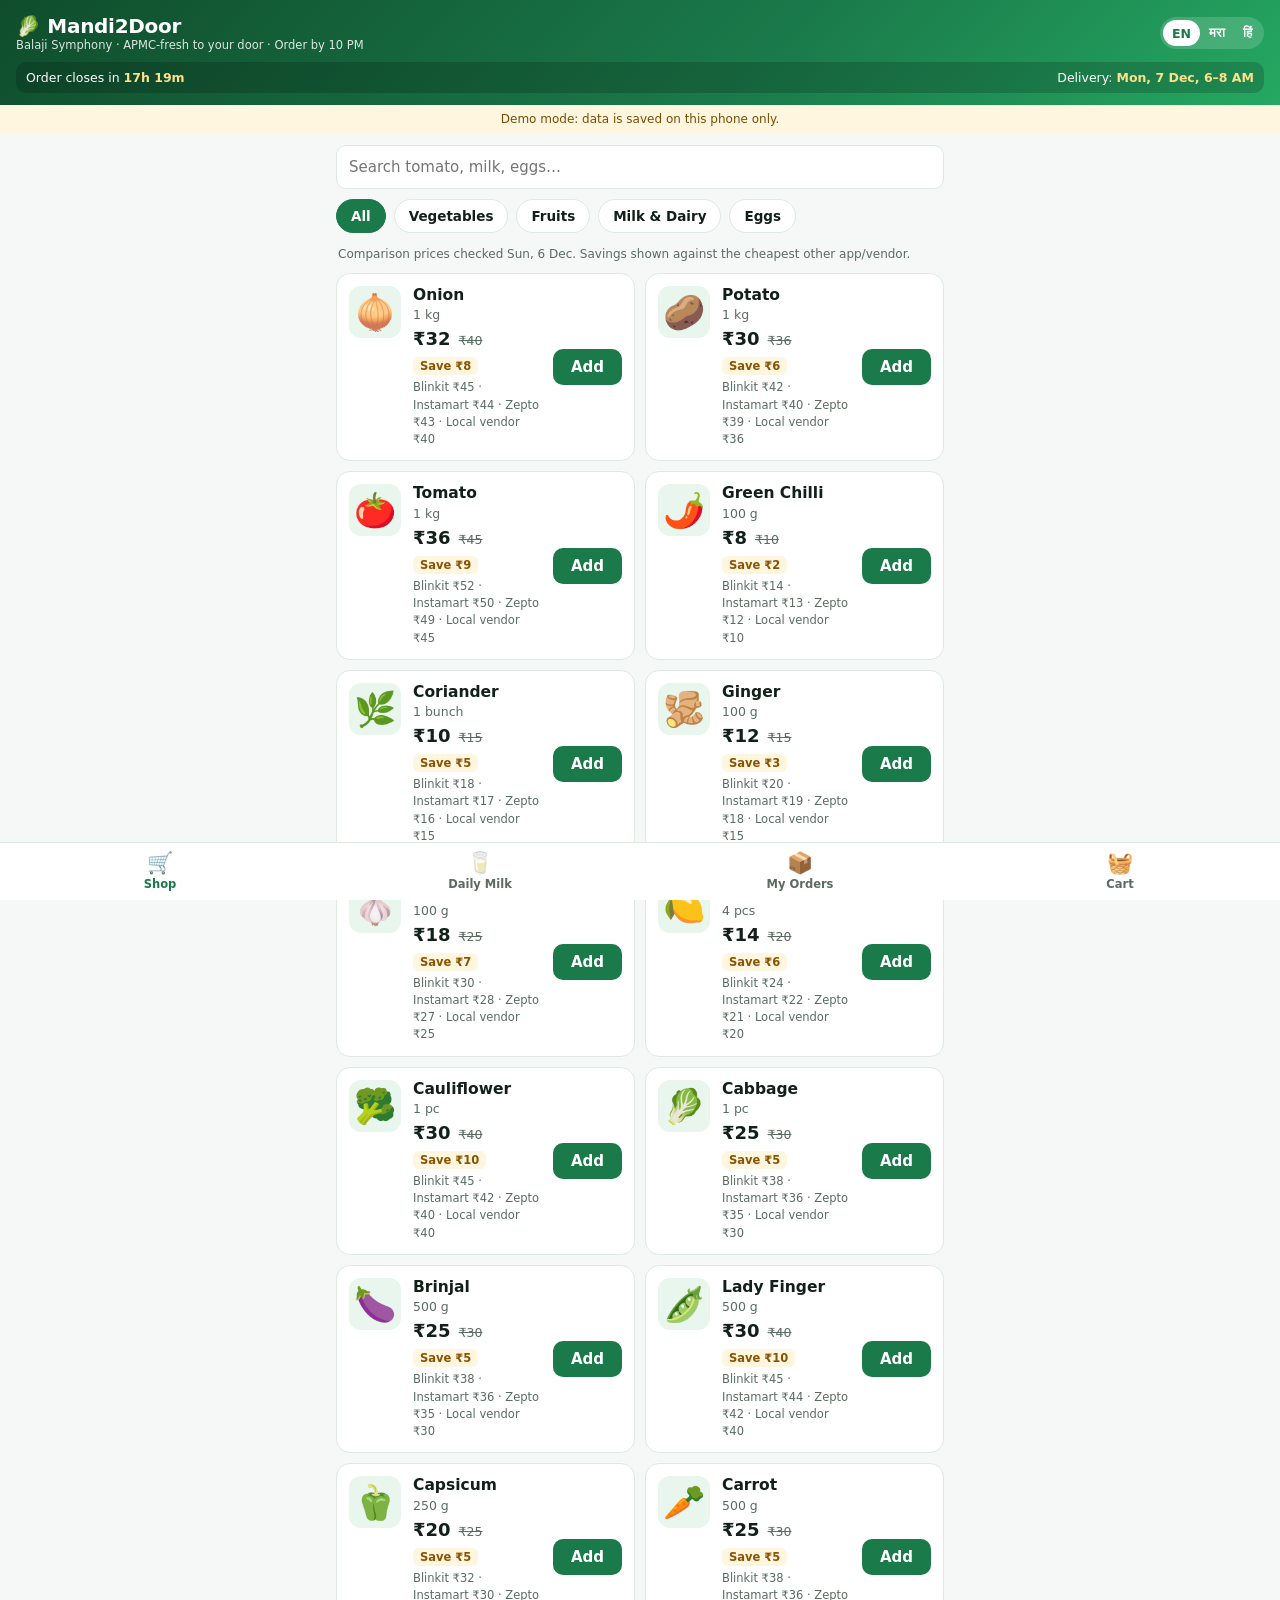
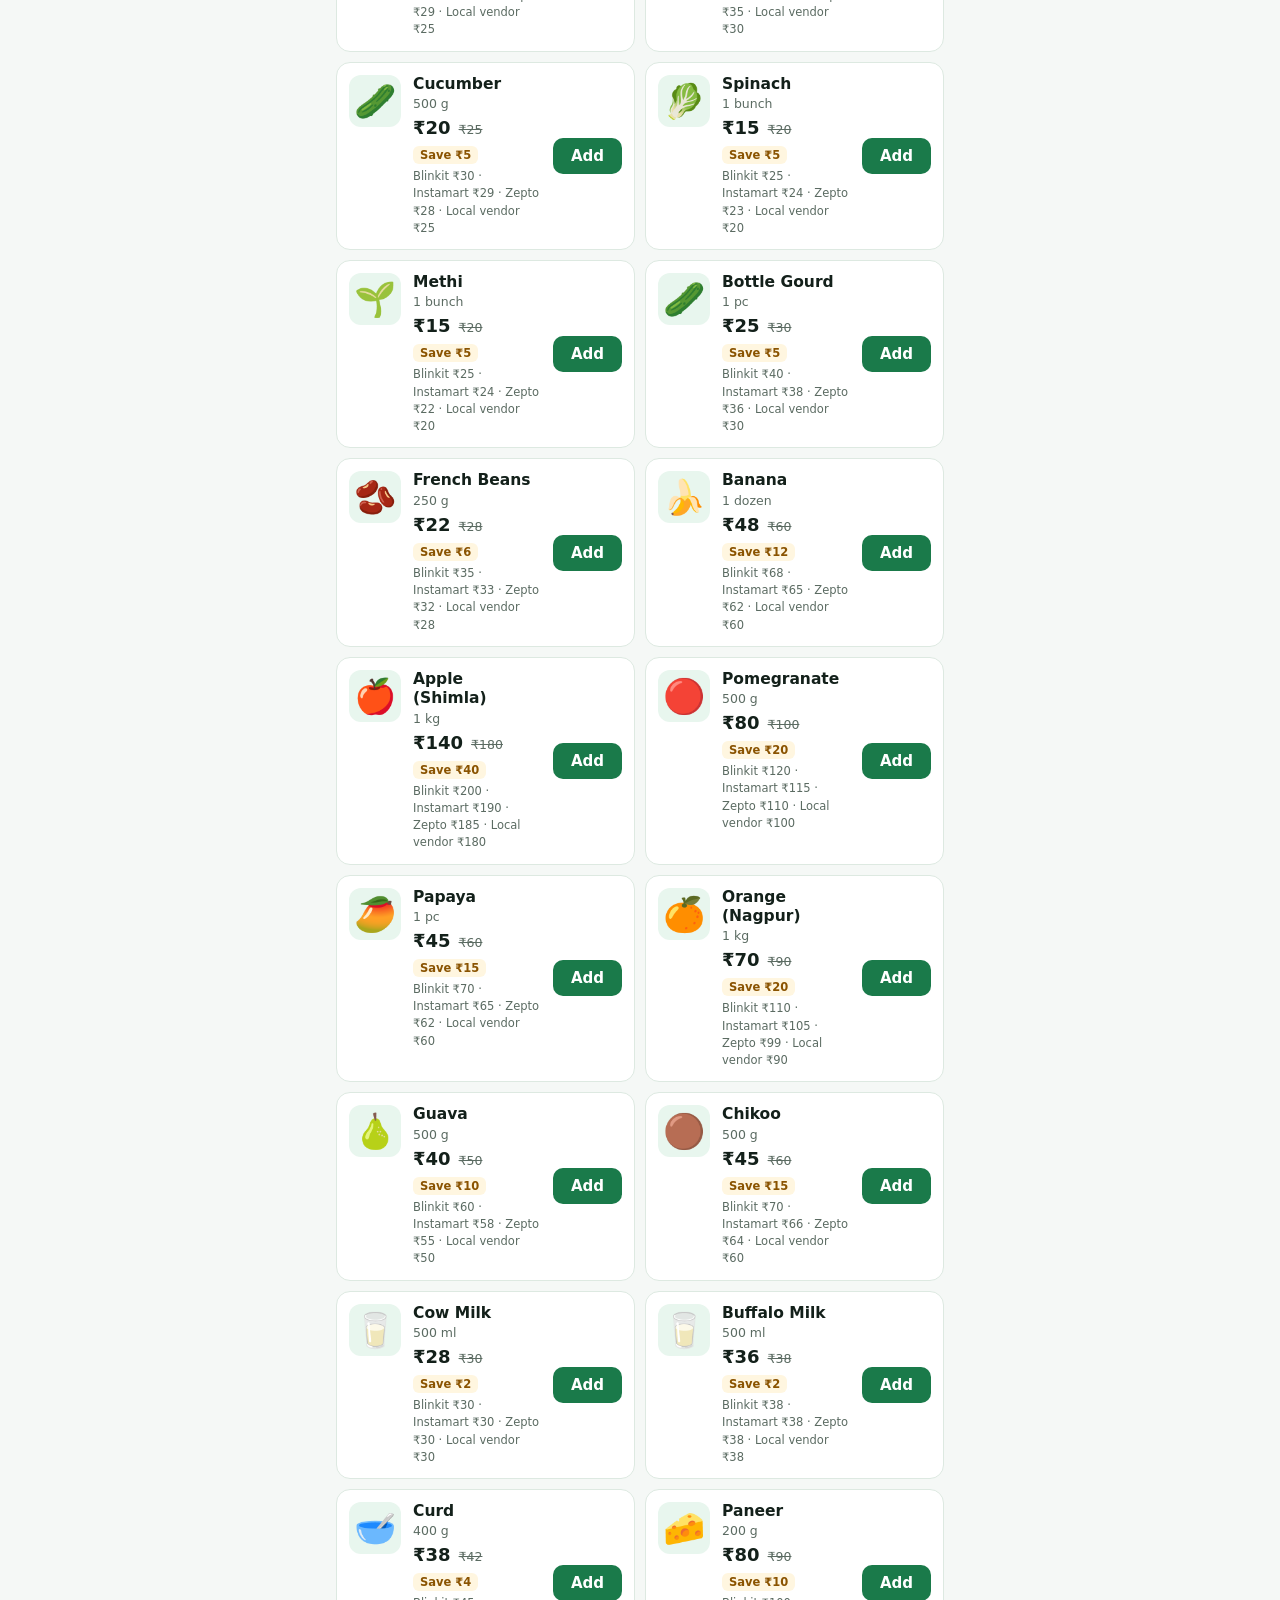
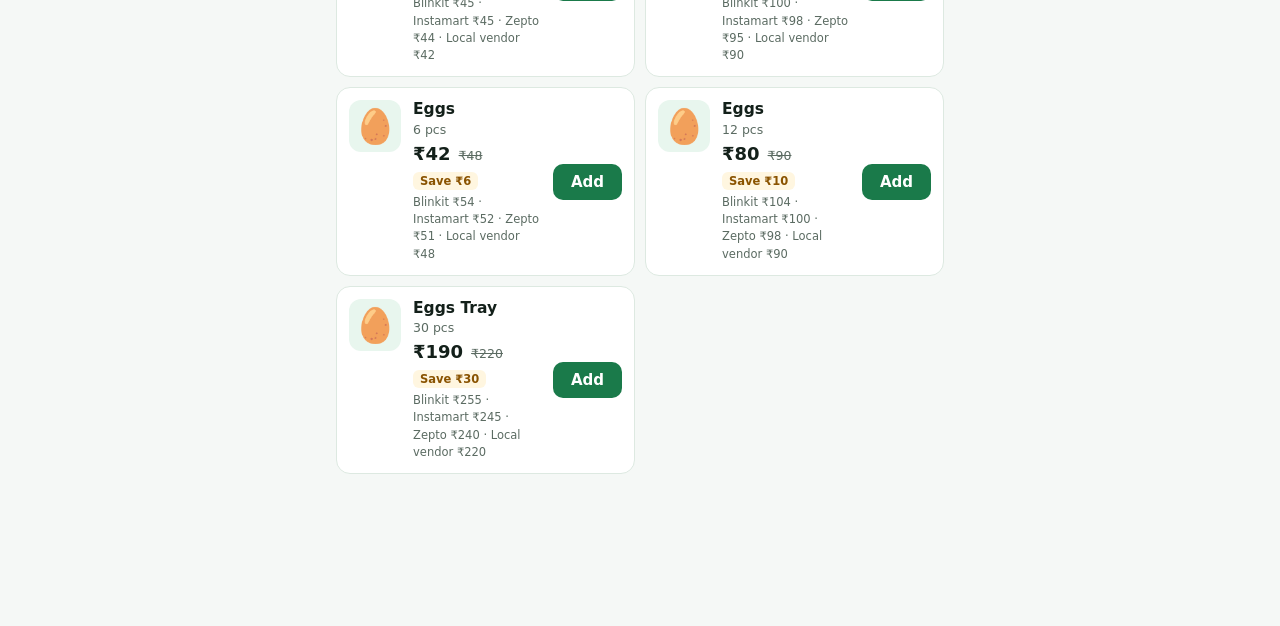
==== mandi2door/index.html @ 94f7f2e9 "Add Mandi2Door: society fresh produce ordering app with admin, Sheets backend and business plan Co-A" ====
<!DOCTYPE html>
<html lang="en">
<head>
<meta charset="UTF-8">
<meta name="viewport" content="width=device-width, initial-scale=1, viewport-fit=cover">
<title>Mandi2Door · Fresh from APMC</title>
<meta name="description" content="Fresh vegetables, fruits, milk and eggs from APMC to your door. Order by 10 PM, delivered 6–8 AM.">
<meta name="theme-color" content="#1a7a4a">
<link rel="manifest" href="manifest.json">
<link rel="icon" href="data:image/svg+xml,<svg xmlns='http://www.w3.org/2000/svg' viewBox='0 0 100 100'><text y='.9em' font-size='90'>🥬</text></svg>">
<style>
:root{--g:#1a7a4a;--g2:#25a862;--gp:#e8f6ee;--am:#f59e0b;--al:#fff6e0;--rd:#d93025;--ink:#13201a;--mut:#5b6b62;--bd:#dde9e1;--bg:#f5f8f6;--wh:#fff;--r:14px}
*{box-sizing:border-box;margin:0;padding:0;-webkit-tap-highlight-color:transparent}
body{font-family:system-ui,-apple-system,"Segoe UI",Roboto,"Noto Sans Devanagari",sans-serif;background:var(--bg);color:var(--ink);font-size:15px;padding-bottom:140px}
button{font:inherit;cursor:pointer;border:0;background:none;color:inherit}
input,select,textarea{font:inherit;width:100%;padding:12px;border:1.5px solid var(--bd);border-radius:10px;background:#fff;color:var(--ink)}
input:focus,select:focus,textarea:focus{outline:none;border-color:var(--g2)}
header{background:linear-gradient(135deg,#0f4d2c,var(--g) 60%,var(--g2));color:#fff;padding:14px 16px 12px;position:sticky;top:0;z-index:20}
.hrow{display:flex;align-items:center;justify-content:space-between;gap:8px}
.logo{font-weight:800;font-size:20px;letter-spacing:-.3px}.logo small{display:block;font-weight:500;font-size:11.5px;opacity:.85;letter-spacing:0}
.lang{display:flex;background:rgba(255,255,255,.16);border-radius:20px;padding:3px}
.lang button{padding:5px 9px;border-radius:16px;font-size:12.5px;font-weight:600;color:#fff}
.lang button.on{background:#fff;color:var(--g)}
.cut{margin-top:10px;background:rgba(0,0,0,.18);border-radius:10px;padding:8px 10px;font-size:12.5px;display:flex;justify-content:space-between;gap:8px}
.cut b{color:#ffe08a}
.demo{background:var(--al);color:#7a4d00;font-size:12px;padding:7px 16px;text-align:center}
main{max-width:640px;margin:0 auto;padding:12px 16px}
.view{display:none}.view.on{display:block}
.search{margin-bottom:10px}
.chips{display:flex;gap:8px;overflow-x:auto;padding-bottom:8px;margin-bottom:6px;scrollbar-width:none}
.chips::-webkit-scrollbar{display:none}
.chip{flex:none;padding:8px 14px;border-radius:20px;background:#fff;border:1.5px solid var(--bd);font-weight:600;font-size:13.5px}
.chip.on{background:var(--g);border-color:var(--g);color:#fff}
.note{font-size:12px;color:var(--mut);margin:4px 2px 12px}
.grid{display:grid;grid-template-columns:1fr;gap:10px}
@media(min-width:520px){.grid{grid-template-columns:1fr 1fr}}
.card{background:#fff;border-radius:var(--r);border:1px solid var(--bd);padding:12px;display:flex;gap:12px;align-items:flex-start}
.emo{font-size:34px;width:52px;height:52px;flex:none;display:flex;align-items:center;justify-content:center;background:var(--gp);border-radius:12px}
.info{flex:1;min-width:0}
.nm{font-weight:700;font-size:15.5px;line-height:1.25}.nm small{display:block;font-weight:500;color:var(--mut);font-size:12px}
.unit{font-size:12.5px;color:var(--mut);margin-top:2px}
.prow{display:flex;align-items:baseline;gap:8px;margin-top:6px;flex-wrap:wrap}
.price{font-weight:800;font-size:18px}
.was{font-size:12.5px;color:var(--mut);text-decoration:line-through}
.badge{background:var(--al);color:#8a5300;font-weight:700;font-size:11.5px;padding:2px 7px;border-radius:6px}
.cmp{font-size:11.5px;color:var(--mut);margin-top:4px;line-height:1.5}
.act{align-self:center;flex:none}
.addb{background:var(--g);color:#fff;font-weight:700;padding:9px 18px;border-radius:10px}
.step{display:flex;align-items:center;background:var(--g);color:#fff;border-radius:10px;overflow:hidden}
.step button{width:34px;height:38px;font-size:19px;font-weight:700;color:#fff}
.step span{min-width:22px;text-align:center;font-weight:700}
.bar{position:fixed;left:0;right:0;bottom:64px;z-index:25;padding:0 12px;display:none}
.bar.on{display:block}
.bar button{max-width:616px;margin:0 auto;width:100%;display:flex;justify-content:space-between;align-items:center;background:var(--ink);color:#fff;border-radius:14px;padding:13px 16px;font-weight:700;box-shadow:0 6px 24px rgba(0,0,0,.25)}
.bar small{display:block;color:#9fe0b9;font-weight:600;font-size:12px}
nav{position:fixed;bottom:0;left:0;right:0;background:#fff;border-top:1px solid var(--bd);display:flex;z-index:30;padding-bottom:env(safe-area-inset-bottom)}
nav button{flex:1;padding:8px 0 9px;font-size:11.5px;font-weight:600;color:var(--mut);display:flex;flex-direction:column;align-items:center;gap:2px;position:relative}
nav button span{font-size:21px}
nav button.on{color:var(--g)}
.cnt{position:absolute;top:4px;left:55%;background:var(--rd);color:#fff;font-size:10.5px;border-radius:9px;padding:1px 6px}
.panel{background:#fff;border:1px solid var(--bd);border-radius:var(--r);padding:14px;margin-bottom:12px}
.panel h3{font-size:16px;margin-bottom:10px}
.line{display:flex;justify-content:space-between;gap:10px;padding:6px 0;font-size:14.5px}
.line.tot{border-top:1px dashed var(--bd);margin-top:6px;padding-top:10px;font-weight:800;font-size:17px}
.save{background:linear-gradient(135deg,#fff3cf,#ffe6a3);border:1px solid #f3d27a;border-radius:var(--r);padding:14px;margin-bottom:12px}
.save .big{font-size:24px;font-weight:800;color:#7a4300}
.save .rows{font-size:12.5px;color:#6b4a00;margin-top:6px;line-height:1.6}
.ci{display:flex;align-items:center;gap:10px;padding:8px 0;border-bottom:1px solid #eef3f0}
.ci:last-child{border:0}
.ci .emo{width:40px;height:40px;font-size:24px}
.lbl{font-size:12.5px;font-weight:600;color:var(--mut);margin:10px 0 5px}
.two{display:grid;grid-template-columns:1fr 1fr;gap:10px}
.btn{display:block;width:100%;text-align:center;background:var(--g);color:#fff;font-weight:700;padding:14px;border-radius:12px;font-size:15.5px;margin-top:12px;text-decoration:none}
.btn.alt{background:#fff;color:var(--g);border:1.5px solid var(--g)}
.btn.wa{background:#25d366}
.btn:disabled{opacity:.5}
.hint{background:var(--gp);color:var(--g);font-size:13px;font-weight:600;padding:9px 12px;border-radius:10px;margin-top:8px}
.empty{text-align:center;color:var(--mut);padding:40px 10px}
.empty div{font-size:46px;margin-bottom:8px}
.ord{background:#fff;border:1px solid var(--bd);border-radius:var(--r);padding:12px;margin-bottom:10px}
.ord .top{display:flex;justify-content:space-between;font-weight:700}
.ord .its{font-size:13px;color:var(--mut);margin:6px 0;line-height:1.5}
.pill{font-size:11.5px;font-weight:700;padding:3px 8px;border-radius:6px;background:var(--gp);color:var(--g)}
.pill.am{background:var(--al);color:#8a5300}.pill.gr{background:#eceff1;color:#555}
.days[hidden]{display:none}
.days{display:flex;gap:6px;flex-wrap:wrap;margin-top:6px}
.days button{width:40px;height:36px;border-radius:9px;border:1.5px solid var(--bd);font-weight:600;font-size:12.5px;background:#fff}
.days button.on{background:var(--g);color:#fff;border-color:var(--g)}
.seg{display:flex;gap:6px}
.seg button{flex:1;padding:10px 4px;border-radius:10px;border:1.5px solid var(--bd);background:#fff;font-weight:600;font-size:13px}
.seg button.on{background:var(--gp);border-color:var(--g);color:var(--g)}
.sub{display:flex;align-items:center;gap:10px;background:#fff;border:1px solid var(--bd);border-radius:var(--r);padding:12px;margin-bottom:10px}
.sub .info small{color:var(--mut);font-size:12.5px}
.sm{font-size:12.5px;font-weight:700;padding:7px 10px;border-radius:8px;border:1.5px solid var(--bd);background:#fff}
.modal{position:fixed;inset:0;background:rgba(0,0,0,.45);z-index:50;display:none;align-items:flex-end;justify-content:center}
.modal.on{display:flex}
.sheet{background:#fff;border-radius:20px 20px 0 0;padding:20px 16px 26px;width:100%;max-width:640px;max-height:92vh;overflow:auto}
.ok{text-align:center}.ok .tick{font-size:56px}.ok h2{margin:6px 0}
.toast{position:fixed;left:50%;top:16px;transform:translateX(-50%);background:var(--ink);color:#fff;padding:10px 16px;border-radius:10px;font-size:13.5px;z-index:60;display:none;max-width:90%}
</style>
</head>
<body>
<header>
  <div class="hrow">
    <div class="logo">🥬 Mandi2Door<small id="tagline"></small></div>
    <div class="lang" id="lang">
      <button data-l="en">EN</button><button data-l="mr">मरा</button><button data-l="hi">हिं</button>
    </div>
  </div>
  <div class="cut"><span><span data-t="cutoffIn"></span> <b id="cd">--</b></span><span><span data-t="deliveryOn"></span>: <b id="dd"></b></span></div>
</header>
<div class="demo" id="demo" hidden data-t="demo"></div>

<main>
  <!-- SHOP -->
  <section class="view on" id="v-shop">
    <input class="search" id="q" type="search" autocomplete="off">
    <div class="chips" id="chips"></div>
    <p class="note" id="pnote"></p>
    <div class="grid" id="grid"></div>
  </section>

  <!-- SUBSCRIPTIONS -->
  <section class="view" id="v-subs">
    <div class="panel">
      <h3 data-t="subTitle"></h3>
      <p class="note" style="margin:0 0 6px" data-t="subHelp"></p>
      <div class="lbl" data-t="product"></div>
      <select id="sp"></select>
      <div class="two">
        <div><div class="lbl" data-t="qty"></div><select id="sq"><option>1</option><option>2</option><option>3</option><option>4</option></select></div>
        <div><div class="lbl" data-t="freq"></div>
          <select id="sf"><option value="daily" data-t="daily"></option><option value="alt" data-t="alt"></option><option value="custom" data-t="custom"></option></select></div>
      </div>
      <div class="days" id="sdays" hidden></div>
      <button class="btn" id="sbtn" data-t="startSub"></button>
    </div>
    <div id="slist"></div>
  </section>

  <!-- ORDERS -->
  <section class="view" id="v-orders">
    <div class="save" id="osave" hidden><div data-t="totalSaved" style="font-weight:600;color:#6b4a00"></div><div class="big" id="osaveamt"></div></div>
    <div id="olist"></div>
  </section>

  <!-- CART -->
  <section class="view" id="v-cart">
    <div id="cartbody"></div>
  </section>
</main>

<div class="bar" id="bar"><button id="barbtn"><span><span id="barl"></span><small id="bars"></small></span><span data-t="cart"></span> →</button></div>

<nav id="nav">
  <button data-v="shop" class="on"><span>🛒</span><b data-t="shop"></b></button>
  <button data-v="subs"><span>🥛</span><b data-t="subs"></b></button>
  <button data-v="orders"><span>📦</span><b data-t="orders"></b></button>
  <button data-v="cart"><span>🧺</span><b data-t="cart"></b><i class="cnt" id="ncnt" hidden></i></button>
</nav>

<div class="modal" id="modal"><div class="sheet" id="sheet"></div></div>
<div class="toast" id="toast"></div>

<script src="config.js"></script>
<script src="common.js"></script>
<script>
const {C,T,LS,api,rupee,esc,cheapestElsewhere,saving,nextDeliveryDate,cutoffMoment,deliveryFee,upiLink,waLink,uid,parseYmd,COMPARE,COMPARE_LABEL}=M2D;
let lang=LS.get("lang","en"), cat="all", products=[], pricesUpdated="", cart=LS.get("cart",{}), me=LS.get("me",null), subDays=[];
const $=s=>document.querySelector(s);
const t=(k,v={})=>(T[lang][k]||T.en[k]||k).replace(/\{(\w+)\}/g,(_,x)=>v[x]);
const pname=p=>lang==="en"?p.en:(p[lang]||p.en);
const byId=id=>products.find(p=>p.id===id);
const fmtDate=s=>parseYmd(s).toLocaleDateString(lang==="en"?"en-IN":lang+"-IN",{weekday:"short",day:"numeric",month:"short"});
function toast(m){const e=$("#toast");e.textContent=m;e.style.display="block";clearTimeout(e._t);e._t=setTimeout(()=>e.style.display="none",2200)}

function applyLang(){
  document.documentElement.lang=lang;
  document.querySelectorAll("[data-t]").forEach(e=>e.textContent=t(e.dataset.t));
  document.querySelectorAll("#lang button").forEach(b=>b.classList.toggle("on",b.dataset.l===lang));
  $("#tagline").textContent=C.SOCIETY+" · "+t("tagline");
  $("#q").placeholder=t("search");
  renderAll();
}
function tick(){
  const ms=cutoffMoment()-new Date(), h=Math.floor(ms/3600000), m=Math.floor(ms%3600000/60000);
  $("#cd").textContent=`${h}h ${m}m`;
  $("#dd").textContent=fmtDate(nextDeliveryDate())+", "+C.DELIVERY_SLOT;
}

// ---------- shop ----------
function renderChips(){
  $("#chips").innerHTML=["all","veg","fruit","dairy","eggs"].map(c=>`<button class="chip ${c===cat?"on":""}" data-c="${c}">${t(c)}</button>`).join("");
}
function stepper(id){
  const q=cart[id]||0;
  return q?`<div class="step"><button data-d="${id}" aria-label="less">−</button><span>${q}</span><button data-a="${id}" aria-label="more">+</button></div>`
          :`<button class="addb" data-a="${id}">${t("add")}</button>`;
}
function renderGrid(){
  const q=$("#q").value.trim().toLowerCase();
  const list=products.filter(p=>p.active!==false&&(cat==="all"||p.cat===cat)&&(!q||[p.en,p.mr,p.hi,p.id].join(" ").toLowerCase().includes(q)));
  $("#pnote").textContent=t("pricesNote",{date:pricesUpdated?fmtDate(pricesUpdated):"—"});
  $("#grid").innerHTML=list.map(p=>{
    const s=saving(p), ce=cheapestElsewhere(p);
    const cmp=COMPARE.filter(k=>Number(p[k])>0).map(k=>`${COMPARE_LABEL[k]} ${rupee(p[k])}`).join(" · ");
    return `<div class="card"><div class="emo">${p.emoji||"🥬"}</div><div class="info">
      <div class="nm">${esc(pname(p))}${lang!=="en"?`<small>${esc(p.en)}</small>`:""}</div>
      <div class="unit">${esc(p.unit)}</div>
      <div class="prow"><span class="price">${rupee(p.price)}</span>${s>0?`<span class="was">${rupee(ce)}</span><span class="badge">${t("save")} ${rupee(s)}</span>`:""}</div>
      <div class="cmp">${esc(cmp)}</div></div>
      <div class="act" id="st-${p.id}">${stepper(p.id)}</div></div>`;
  }).join("")||`<div class="empty"><div>🔍</div></div>`;
}
function setQty(id,d){
  cart[id]=Math.max(0,(cart[id]||0)+d); if(!cart[id])delete cart[id];
  LS.set("cart",cart);
  const st=$("#st-"+id); if(st)st.innerHTML=stepper(id);
  renderBar(); if($("#v-cart").classList.contains("on"))renderCart();
}
function totals(){
  let sub=0,sav=0,n=0; const plat={blinkit:0,instamart:0,zepto:0,local:0};
  for(const [id,q] of Object.entries(cart)){const p=byId(id); if(!p)continue;
    sub+=p.price*q; sav+=saving(p)*q; n+=q;
    COMPARE.forEach(k=>plat[k]+=(Number(p[k])||p.price)*q);}
  const fee=deliveryFee(sub);
  return {sub,sav,n,fee,total:sub+fee,plat};
}
function renderBar(){
  const x=totals();
  $("#bar").classList.toggle("on",x.n>0&&!$("#v-cart").classList.contains("on"));
  $("#barl").textContent=`${x.n} · ${rupee(x.sub)}`;
  $("#bars").textContent=x.sav>0?`${t("youSave")} ${rupee(x.sav)}`:"";
  $("#ncnt").hidden=!x.n; $("#ncnt").textContent=x.n;
}

// ---------- cart ----------
function renderCart(){
  const x=totals();
  if(!x.n){$("#cartbody").innerHTML=`<div class="empty"><div>🧺</div>${t("empty")}</div>`;return;}
  const items=Object.entries(cart).map(([id,q])=>{const p=byId(id); if(!p)return "";
    return `<div class="ci"><div class="emo">${p.emoji}</div><div class="info"><div class="nm" style="font-size:14.5px">${esc(pname(p))}</div><div class="unit">${esc(p.unit)} · ${rupee(p.price)}</div></div>
    <b style="margin-right:6px">${rupee(p.price*q)}</b><div id="st-${id}">${stepper(id)}</div></div>`}).join("");
  const plat=COMPARE.map(k=>`${COMPARE_LABEL[k]}: <b>${rupee(x.plat[k])}</b>`).join(" · ");
  const gap=C.FREE_DELIVERY_ABOVE-x.sub;
  const d=me||{};
  $("#cartbody").innerHTML=`
   ${x.sav>0?`<div class="save"><div style="font-weight:600;color:#6b4a00">${t("youSave")} ${t("onThisOrder")}</div><div class="big">${rupee(x.sav)}</div><div class="rows">${plat}</div></div>`:""}
   <div class="panel">${items}</div>
   <div class="panel">
     <div class="line"><span>${t("subtotal")}</span><span>${rupee(x.sub)}</span></div>
     <div class="line"><span>${t("delivery")}</span><span>${x.fee?rupee(x.fee):`<b style="color:var(--g)">${t("free")}</b>`}</span></div>
     <div class="line tot"><span>${t("total")}</span><span>${rupee(x.total)}</span></div>
     ${gap>0?`<div class="hint">${t("addMore",{n:Math.ceil(gap)})}</div>`:""}
   </div>
   <div class="panel"><h3>${t("yourDetails")}</h3>
     <div class="lbl">${t("name")}</div><input id="fn" value="${esc(d.name||"")}" autocomplete="name">
     <div class="lbl">${t("phone")}</div><input id="fp" value="${esc(d.phone||"")}" inputmode="numeric" maxlength="10" autocomplete="tel">
     <div class="two"><div><div class="lbl">${t("wing")}</div><input id="fw" value="${esc(d.wing||"")}" placeholder="A2"></div>
     <div><div class="lbl">${t("flat")}</div><input id="ff" value="${esc(d.flat||"")}" inputmode="numeric" placeholder="1203"></div></div>
     <div class="lbl">${t("note")}</div><input id="fnote" placeholder="Ring bell / leave at door">
     <button class="btn" id="place">${t("placeOrder")}</button>
   </div>`;
}
function readMe(){
  const m={name:$("#fn").value.trim(),phone:$("#fp").value.replace(/\D/g,"").slice(-10),wing:$("#fw").value.trim().toUpperCase(),flat:$("#ff").value.trim()};
  if(!m.name||m.phone.length!==10||!m.wing||!m.flat){toast("Please fill name, 10-digit mobile, wing and flat");return null;}
  me=m; LS.set("me",me); return m;
}
async function placeOrder(){
  const m=readMe(); if(!m)return;
  const x=totals();
  const items=Object.entries(cart).map(([id,q])=>{const p=byId(id);return {id,name:p.en,unit:p.unit,qty:q,price:p.price,cost:p.cost,save:saving(p)}});
  const o={id:uid("M2D-"),createdAt:new Date().toISOString(),deliveryDate:nextDeliveryDate(),...m,
    note:$("#fnote").value.trim(),items,subtotal:x.sub,fee:x.fee,total:x.total,savings:x.sav,payment:"pending",status:"placed"};
  const b=$("#place"); b.disabled=true; b.textContent="…";
  try{ await api.placeOrder(o); }catch(e){ b.disabled=false; b.textContent=t("placeOrder"); toast("Could not place order. Check internet and retry."); return; }
  cart={}; LS.set("cart",cart); renderBar(); renderGrid();
  const summary=`*Mandi2Door order ${o.id}*\n${m.name}, ${m.wing}-${m.flat}\nDelivery: ${fmtDate(o.deliveryDate)}, ${C.DELIVERY_SLOT}\n`+
    items.map(i=>`• ${i.name} ${i.unit} × ${i.qty} = ₹${i.price*i.qty}`).join("\n")+
    `\nTotal: ₹${o.total}${o.fee?` (incl. ₹${o.fee} delivery)`:""}\nSaved: ₹${o.savings}`;
  $("#sheet").innerHTML=`<div class="ok"><div class="tick">✅</div><h2>${t("placed")}</h2>
    <p style="color:var(--mut)">${t("placedMsg",{date:fmtDate(o.deliveryDate),slot:C.DELIVERY_SLOT})}</p>
    <div class="save" style="margin-top:14px"><div style="font-weight:600;color:#6b4a00">${t("youSave")}</div><div class="big">${rupee(o.savings)}</div></div>
    <p style="font-size:13px;color:var(--mut)">${o.id} · ${t("total")} <b>${rupee(o.total)}</b></p></div>
    <a class="btn" href="${upiLink(o.total,o.id)}">${t("payUpi")} · ${rupee(o.total)}</a>
    <a class="btn wa" href="${waLink(summary)}" target="_blank" rel="noopener">${t("shareWa")}</a>
    <button class="btn alt" id="mclose">${t("done")}</button>`;
  $("#modal").classList.add("on");
  $("#mclose").onclick=()=>{$("#modal").classList.remove("on");show("orders")};
}

// ---------- orders ----------
async function renderOrders(){
  if(!me){$("#olist").innerHTML=`<div class="empty"><div>📦</div>${t("noOrders")}</div>`;$("#osave").hidden=true;return;}
  let list=[]; try{list=await api.myOrders(me.phone,me.flat);}catch(e){toast("Offline")}
  const tot=list.reduce((a,o)=>a+Number(o.savings||0),0);
  $("#osave").hidden=!tot; $("#osaveamt").textContent=rupee(tot);
  const pill=o=>o.status==="delivered"?`<span class="pill">✓ Delivered</span>`:o.status==="cancelled"?`<span class="pill gr">Cancelled</span>`:`<span class="pill am">${fmtDate(o.deliveryDate)}</span>`;
  $("#olist").innerHTML=list.length?list.map(o=>`<div class="ord"><div class="top"><span>${rupee(o.total)}</span>${pill(o)}</div>
    <div class="its">${o.items.map(i=>`${esc(i.name)} ×${i.qty}`).join(", ")}</div>
    <div style="display:flex;justify-content:space-between;font-size:12.5px;color:var(--mut)"><span>${o.id}</span><span>${t("save")} <b style="color:#8a5300">${rupee(o.savings)}</b> · ${o.payment==="paid"?"Paid ✓":`<a href="${upiLink(o.total,o.id)}" style="color:var(--g);font-weight:700">${t("payUpi")}</a>`}</span></div></div>`).join("")
    :`<div class="empty"><div>📦</div>${t("noOrders")}</div>`;
}

// ---------- subscriptions ----------
const WD=["Sun","Mon","Tue","Wed","Thu","Fri","Sat"];
function renderSubForm(){
  const cur=$("#sp").value;
  $("#sp").innerHTML=products.filter(p=>(p.cat==="dairy"||p.cat==="eggs")&&p.active!==false).map(p=>`<option value="${p.id}">${esc(pname(p))} · ${esc(p.unit)} · ${rupee(p.price)}</option>`).join("");
  if(cur)$("#sp").value=cur;
  $("#sdays").innerHTML=WD.map((d,i)=>`<button data-wd="${i}" class="${subDays.includes(i)?"on":""}">${d}</button>`).join("");
  $("#sdays").hidden=$("#sf").value!=="custom";
}
async function renderSubs(){
  renderSubForm();
  if(!me){$("#slist").innerHTML="";return;}
  let list=[]; try{list=await api.mySubs(me.phone,me.flat);}catch(e){}
  const fq=s=>s.freq==="daily"?t("daily"):s.freq==="alt"?t("alt"):String(s.days).split(",").map(i=>WD[i]).join(", ");
  $("#slist").innerHTML=list.length?list.map(s=>{const p=byId(s.productId)||{en:s.productId,unit:"",price:0,emoji:"🥛"};
    const paused=s.status==="paused"||(s.pauseUntil&&s.pauseUntil>=M2D.ymd(new Date()));
    return `<div class="sub"><div class="emo">${p.emoji}</div><div class="info"><div class="nm" style="font-size:14.5px">${esc(pname(p))} × ${s.qty}</div>
    <small>${esc(p.unit)} · ${fq(s)} · ${rupee(p.price*s.qty)}${t("perDay")}</small><br>
    <span class="pill ${paused?"am":""}">${paused?t("paused"):t("active")}</span></div>
    <div style="display:flex;flex-direction:column;gap:6px"><button class="sm" data-sp="${s.id}">${paused?t("resume"):t("pause")}</button><button class="sm" data-sx="${s.id}" style="color:var(--rd)">${t("cancel")}</button></div></div>`}).join("")
    :`<div class="empty"><div>🥛</div>${t("noSubs")}</div>`;
  $("#slist")._list=list;
}
async function startSub(){
  if(!me){toast(t("yourDetails")+": "+t("cart")+" →");askDetails(startSub);return;}
  const freq=$("#sf").value;
  if(freq==="custom"&&!subDays.length){toast("Pick at least one day");return;}
  const s={id:uid("SUB-"),phone:me.phone,name:me.name,wing:me.wing,flat:me.flat,productId:$("#sp").value,qty:Number($("#sq").value),
    freq,days:subDays.join(","),start:nextDeliveryDate(),status:"active",pauseUntil:"",createdAt:new Date().toISOString()};
  await api.saveSub(s); toast("✓ "+t("active")); renderSubs();
}
function askDetails(after){
  const d=me||{};
  $("#sheet").innerHTML=`<h3 style="margin-bottom:6px">${t("yourDetails")}</h3>
   <div class="lbl">${t("name")}</div><input id="fn" value="${esc(d.name||"")}">
   <div class="lbl">${t("phone")}</div><input id="fp" inputmode="numeric" maxlength="10" value="${esc(d.phone||"")}">
   <div class="two"><div><div class="lbl">${t("wing")}</div><input id="fw" placeholder="A2"></div><div><div class="lbl">${t("flat")}</div><input id="ff" inputmode="numeric" placeholder="1203"></div></div>
   <button class="btn" id="dgo">${t("continue")}</button>`;
  $("#modal").classList.add("on");
  $("#dgo").onclick=()=>{if(readMe()){$("#modal").classList.remove("on");after();}};
}

// ---------- nav ----------
function show(v){
  document.querySelectorAll(".view").forEach(e=>e.classList.toggle("on",e.id==="v-"+v));
  document.querySelectorAll("nav button").forEach(b=>b.classList.toggle("on",b.dataset.v===v));
  if(v==="cart")renderCart(); if(v==="orders")renderOrders(); if(v==="subs")renderSubs();
  renderBar(); scrollTo(0,0);
}
function renderAll(){renderChips();renderGrid();renderBar();const v=document.querySelector("nav button.on").dataset.v;if(v!=="shop")show(v);tick();}

document.addEventListener("click",async e=>{
  const b=e.target.closest("button,[data-a]"); if(!b)return;
  if(b.dataset.a){setQty(b.dataset.a,1);return}
  if(b.dataset.d){setQty(b.dataset.d,-1);return}
  if(b.dataset.c){cat=b.dataset.c;renderChips();renderGrid();return}
  if(b.dataset.l){lang=b.dataset.l;LS.set("lang",lang);applyLang();return}
  if(b.dataset.v){show(b.dataset.v);return}
  if(b.dataset.wd){const i=+b.dataset.wd;subDays=subDays.includes(i)?subDays.filter(x=>x!==i):[...subDays,i];renderSubForm();return}
  if(b.dataset.sp||b.dataset.sx){const s=$("#slist")._list.find(x=>x.id===(b.dataset.sp||b.dataset.sx));
    if(b.dataset.sx){if(!confirm(t("cancel")+"?"))return;s.status="cancelled";}
    else if(s.status==="paused"||s.pauseUntil>=M2D.ymd(new Date())){s.status="active";s.pauseUntil="";}
    else{s.status="paused";}
    await api.saveSub(s);renderSubs();return}
  if(b.id==="barbtn")show("cart");
  if(b.id==="place")placeOrder();
  if(b.id==="sbtn")startSub();
});
$("#q").addEventListener("input",renderGrid);
$("#sf").addEventListener("change",renderSubForm);
$("#modal").addEventListener("click",e=>{if(e.target.id==="modal")$("#modal").classList.remove("on")});

(async function init(){
  $("#demo").hidden=!M2D.demo;
  try{const r=await api.products();products=r.products;pricesUpdated=r.pricesUpdated;}
  catch(e){products=M2D.DEFAULT_PRODUCTS;toast("Showing saved prices (offline)");}
  products.forEach(p=>["price","cost",...COMPARE].forEach(k=>p[k]=Number(p[k])||0));
  applyLang(); setInterval(tick,30000);
})();
</script>
</body>
</html>
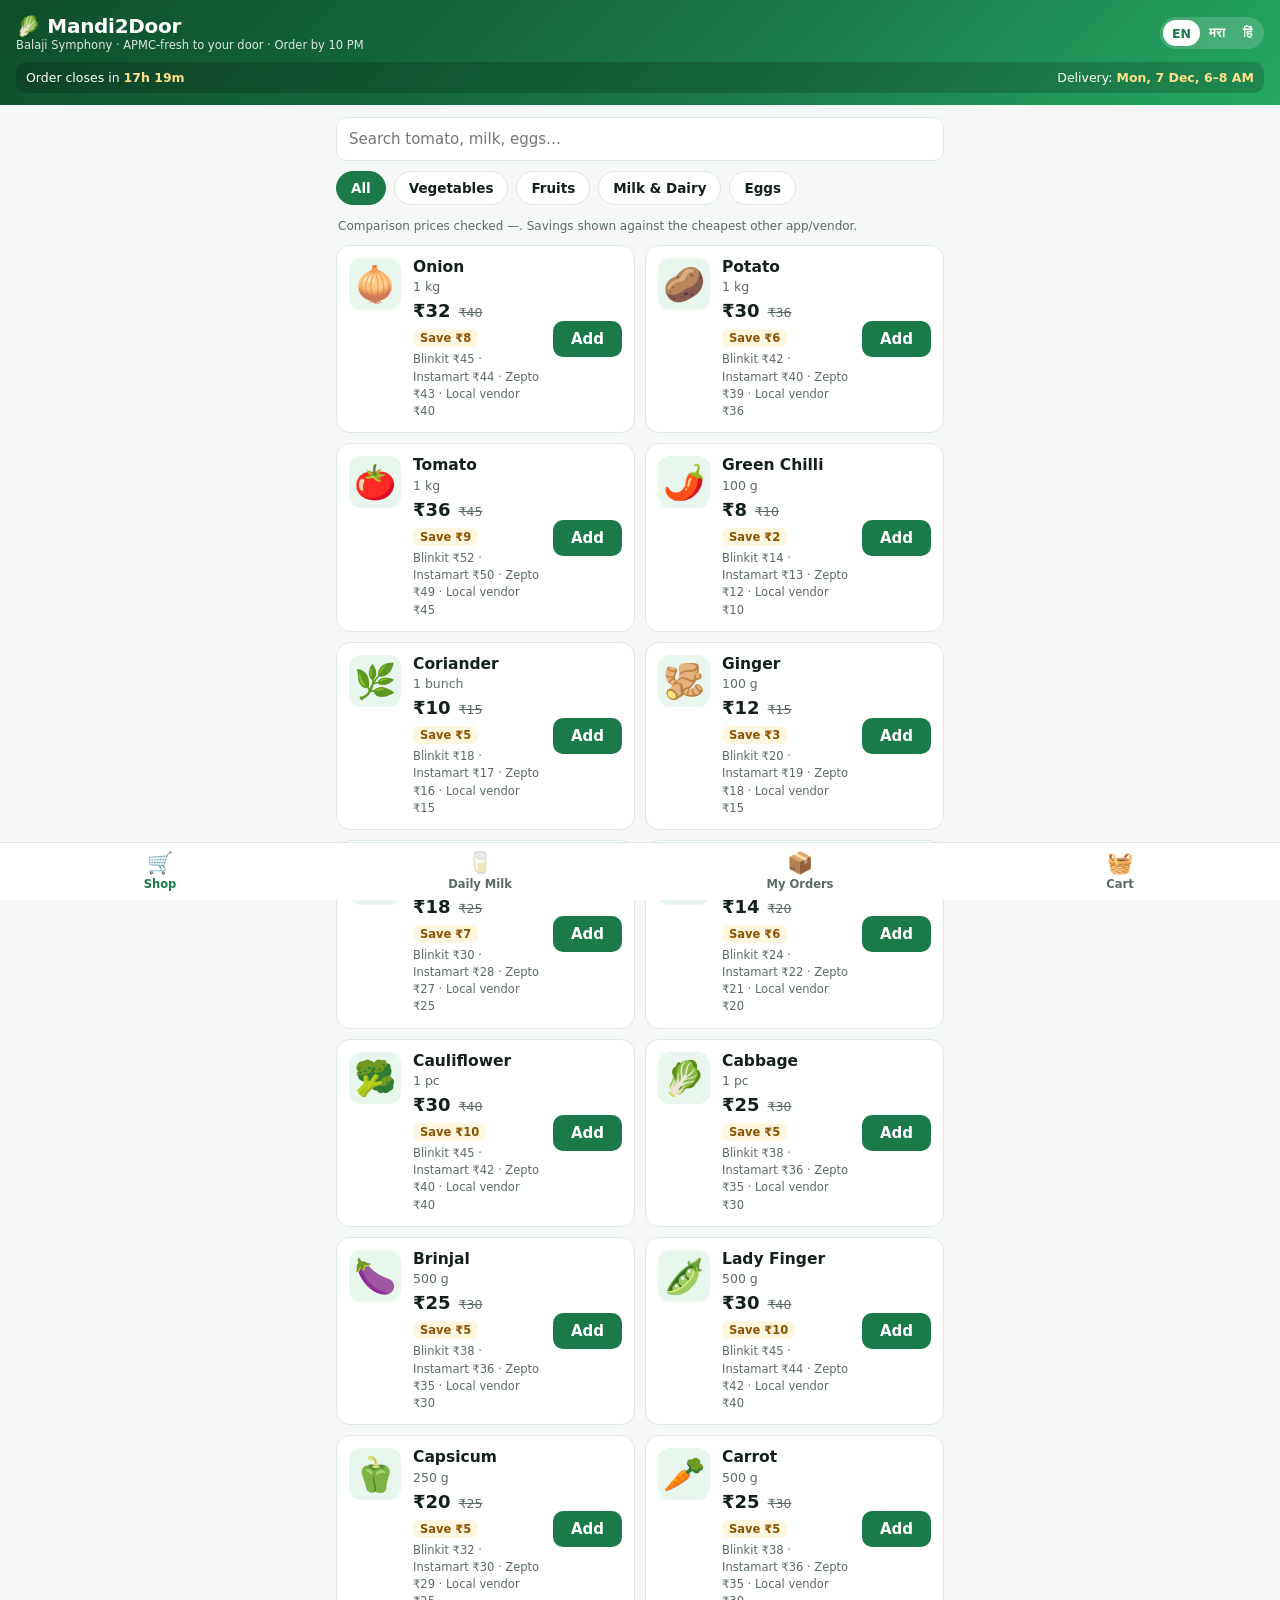
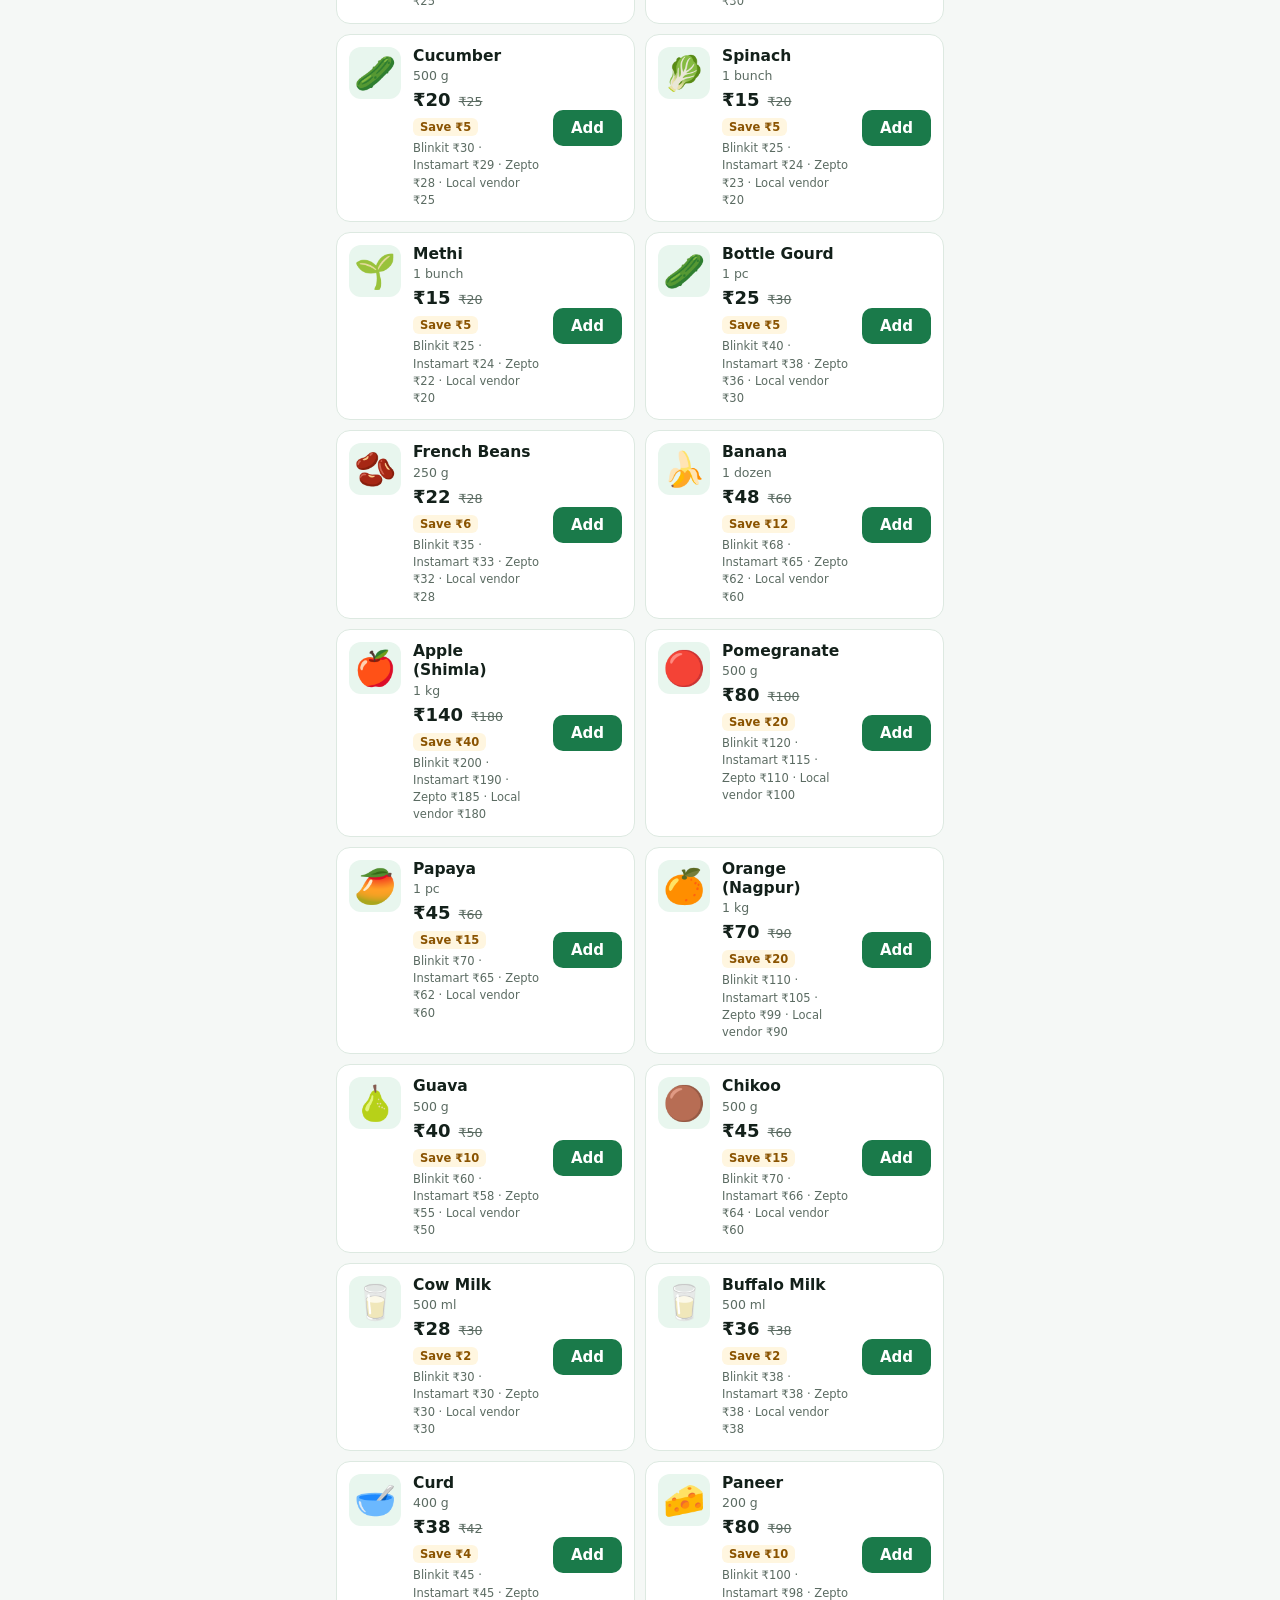
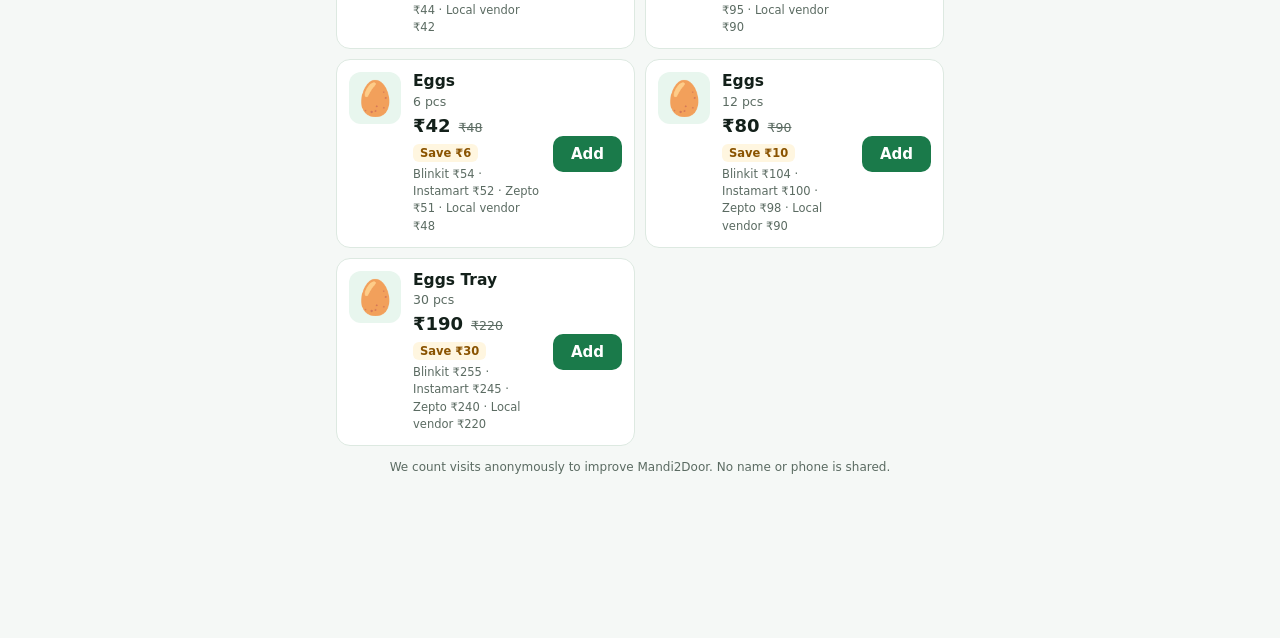
==== commit f74dbbd2: "Add visitor tracking, tracked links, admin Insights tab and Microsoft Clarity support - analytics.js" ====
--- a/mandi2door/index.html
+++ b/mandi2door/index.html
@@ -118,6 +118,7 @@
     <div class="chips" id="chips"></div>
     <p class="note" id="pnote"></p>
     <div class="grid" id="grid"></div>
+    <p class="note" style="margin-top:14px;text-align:center" data-t="privacy"></p>
   </section>
 
   <!-- SUBSCRIPTIONS -->
@@ -135,18 +136,18 @@
       <div class="days" id="sdays" hidden></div>
       <button class="btn" id="sbtn" data-t="startSub"></button>
     </div>
-    <div id="slist"></div>
+    <div id="slist" data-clarity-mask="true"></div>
   </section>
 
   <!-- ORDERS -->
   <section class="view" id="v-orders">
     <div class="save" id="osave" hidden><div data-t="totalSaved" style="font-weight:600;color:#6b4a00"></div><div class="big" id="osaveamt"></div></div>
-    <div id="olist"></div>
+    <div id="olist" data-clarity-mask="true"></div>
   </section>
 
   <!-- CART -->
   <section class="view" id="v-cart">
-    <div id="cartbody"></div>
+    <div id="cartbody" data-clarity-mask="true"></div>
   </section>
 </main>
 
@@ -164,6 +165,7 @@
 
 <script src="config.js"></script>
 <script src="common.js"></script>
+<script src="analytics.js"></script>
 <script>
 const {C,T,LS,api,rupee,esc,cheapestElsewhere,saving,nextDeliveryDate,cutoffMoment,deliveryFee,upiLink,waLink,uid,parseYmd,COMPARE,COMPARE_LABEL}=M2D;
 let lang=LS.get("lang","en"), cat="all", products=[], pricesUpdated="", cart=LS.get("cart",{}), me=LS.get("me",null), subDays=[];
@@ -213,7 +215,9 @@
   }).join("")||`<div class="empty"><div>🔍</div></div>`;
 }
 function setQty(id,d){
+  if(d<0&&!cart[id])return;
   cart[id]=Math.max(0,(cart[id]||0)+d); if(!cart[id])delete cart[id];
+  M2D.track(d>0?"add":"remove",id);
   LS.set("cart",cart);
   const st=$("#st-"+id); if(st)st.innerHTML=stepper(id);
   renderBar(); if($("#v-cart").classList.contains("on"))renderCart();
@@ -273,8 +277,10 @@
   const items=Object.entries(cart).map(([id,q])=>{const p=byId(id);return {id,name:p.en,unit:p.unit,qty:q,price:p.price,cost:p.cost,save:saving(p)}});
   const o={id:uid("M2D-"),createdAt:new Date().toISOString(),deliveryDate:nextDeliveryDate(),...m,
     note:$("#fnote").value.trim(),items,subtotal:x.sub,fee:x.fee,total:x.total,savings:x.sav,payment:"pending",status:"placed"};
+  M2D.track("checkout","",x.total);
   const b=$("#place"); b.disabled=true; b.textContent="…";
-  try{ await api.placeOrder(o); }catch(e){ b.disabled=false; b.textContent=t("placeOrder"); toast("Could not place order. Check internet and retry."); return; }
+  try{ await api.placeOrder(o); }catch(e){ M2D.track("order_fail",e.message); b.disabled=false; b.textContent=t("placeOrder"); toast("Could not place order. Check internet and retry."); return; }
+  M2D.track("order",o.id,o.total); M2D.flushTracking();
   cart={}; LS.set("cart",cart); renderBar(); renderGrid();
   const summary=`*Mandi2Door order ${o.id}*\n${m.name}, ${m.wing}-${m.flat}\nDelivery: ${fmtDate(o.deliveryDate)}, ${C.DELIVERY_SLOT}\n`+
     items.map(i=>`• ${i.name} ${i.unit} × ${i.qty} = ₹${i.price*i.qty}`).join("\n")+
@@ -332,7 +338,7 @@
   if(freq==="custom"&&!subDays.length){toast("Pick at least one day");return;}
   const s={id:uid("SUB-"),phone:me.phone,name:me.name,wing:me.wing,flat:me.flat,productId:$("#sp").value,qty:Number($("#sq").value),
     freq,days:subDays.join(","),start:nextDeliveryDate(),status:"active",pauseUntil:"",createdAt:new Date().toISOString()};
-  await api.saveSub(s); toast("✓ "+t("active")); renderSubs();
+  await api.saveSub(s); M2D.track("sub",s.productId,s.qty); toast("✓ "+t("active")); renderSubs();
 }
 function askDetails(after){
   const d=me||{};
@@ -349,7 +355,7 @@
 function show(v){
   document.querySelectorAll(".view").forEach(e=>e.classList.toggle("on",e.id==="v-"+v));
   document.querySelectorAll("nav button").forEach(b=>b.classList.toggle("on",b.dataset.v===v));
-  if(v==="cart")renderCart(); if(v==="orders")renderOrders(); if(v==="subs")renderSubs();
+  if(v==="cart"){renderCart();M2D.track("cart","",totals().sub);} if(v==="orders")renderOrders(); if(v==="subs")renderSubs();
   renderBar(); scrollTo(0,0);
 }
 function renderAll(){renderChips();renderGrid();renderBar();const v=document.querySelector("nav button.on").dataset.v;if(v!=="shop")show(v);tick();}
@@ -358,8 +364,8 @@
   const b=e.target.closest("button,[data-a]"); if(!b)return;
   if(b.dataset.a){setQty(b.dataset.a,1);return}
   if(b.dataset.d){setQty(b.dataset.d,-1);return}
-  if(b.dataset.c){cat=b.dataset.c;renderChips();renderGrid();return}
-  if(b.dataset.l){lang=b.dataset.l;LS.set("lang",lang);applyLang();return}
+  if(b.dataset.c){cat=b.dataset.c;renderChips();renderGrid();M2D.track("cat",cat);return}
+  if(b.dataset.l){lang=b.dataset.l;LS.set("lang",lang);applyLang();M2D.track("lang",lang);return}
   if(b.dataset.v){show(b.dataset.v);return}
   if(b.dataset.wd){const i=+b.dataset.wd;subDays=subDays.includes(i)?subDays.filter(x=>x!==i):[...subDays,i];renderSubForm();return}
   if(b.dataset.sp||b.dataset.sx){const s=$("#slist")._list.find(x=>x.id===(b.dataset.sp||b.dataset.sx));
@@ -371,7 +377,8 @@
   if(b.id==="place")placeOrder();
   if(b.id==="sbtn")startSub();
 });
-$("#q").addEventListener("input",renderGrid);
+$("#q").addEventListener("input",()=>{renderGrid();clearTimeout(window._qt);window._qt=setTimeout(()=>{const q=$("#q").value.trim();if(q.length>=2)M2D.track("search",q,document.querySelectorAll("#grid .card").length)},1200)});
+document.addEventListener("click",e=>{const a=e.target.closest("a[href]");if(!a)return;if(a.href.startsWith("upi:"))M2D.track("upi");else if(a.href.includes("wa.me"))M2D.track("wa");});
 $("#sf").addEventListener("change",renderSubForm);
 $("#modal").addEventListener("click",e=>{if(e.target.id==="modal")$("#modal").classList.remove("on")});
 
@@ -381,6 +388,7 @@
   catch(e){products=M2D.DEFAULT_PRODUCTS;toast("Showing saved prices (offline)");}
   products.forEach(p=>["price","cost",...COMPARE].forEach(k=>p[k]=Number(p[k])||0));
   applyLang(); setInterval(tick,30000);
+  M2D.track("open",M2D.trackInfo.isNew?"new":"return");
 })();
 </script>
 </body>
